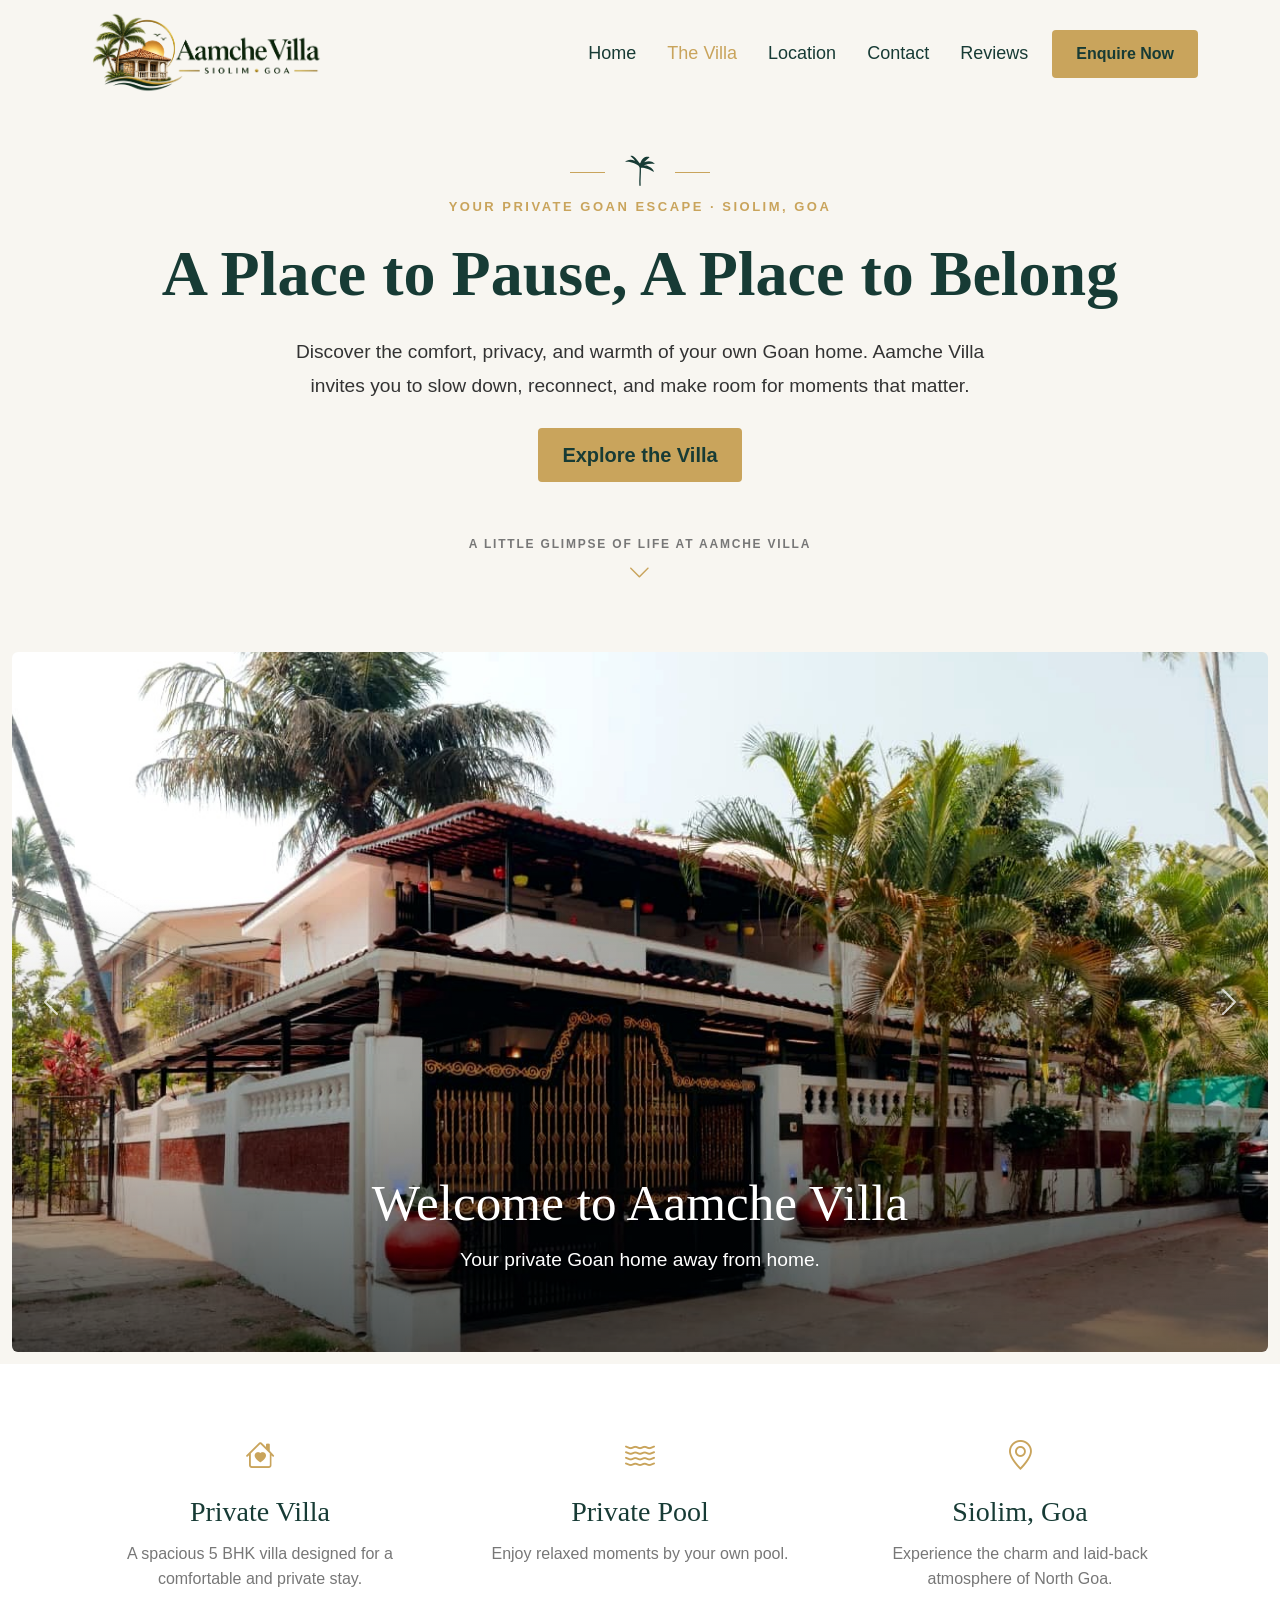
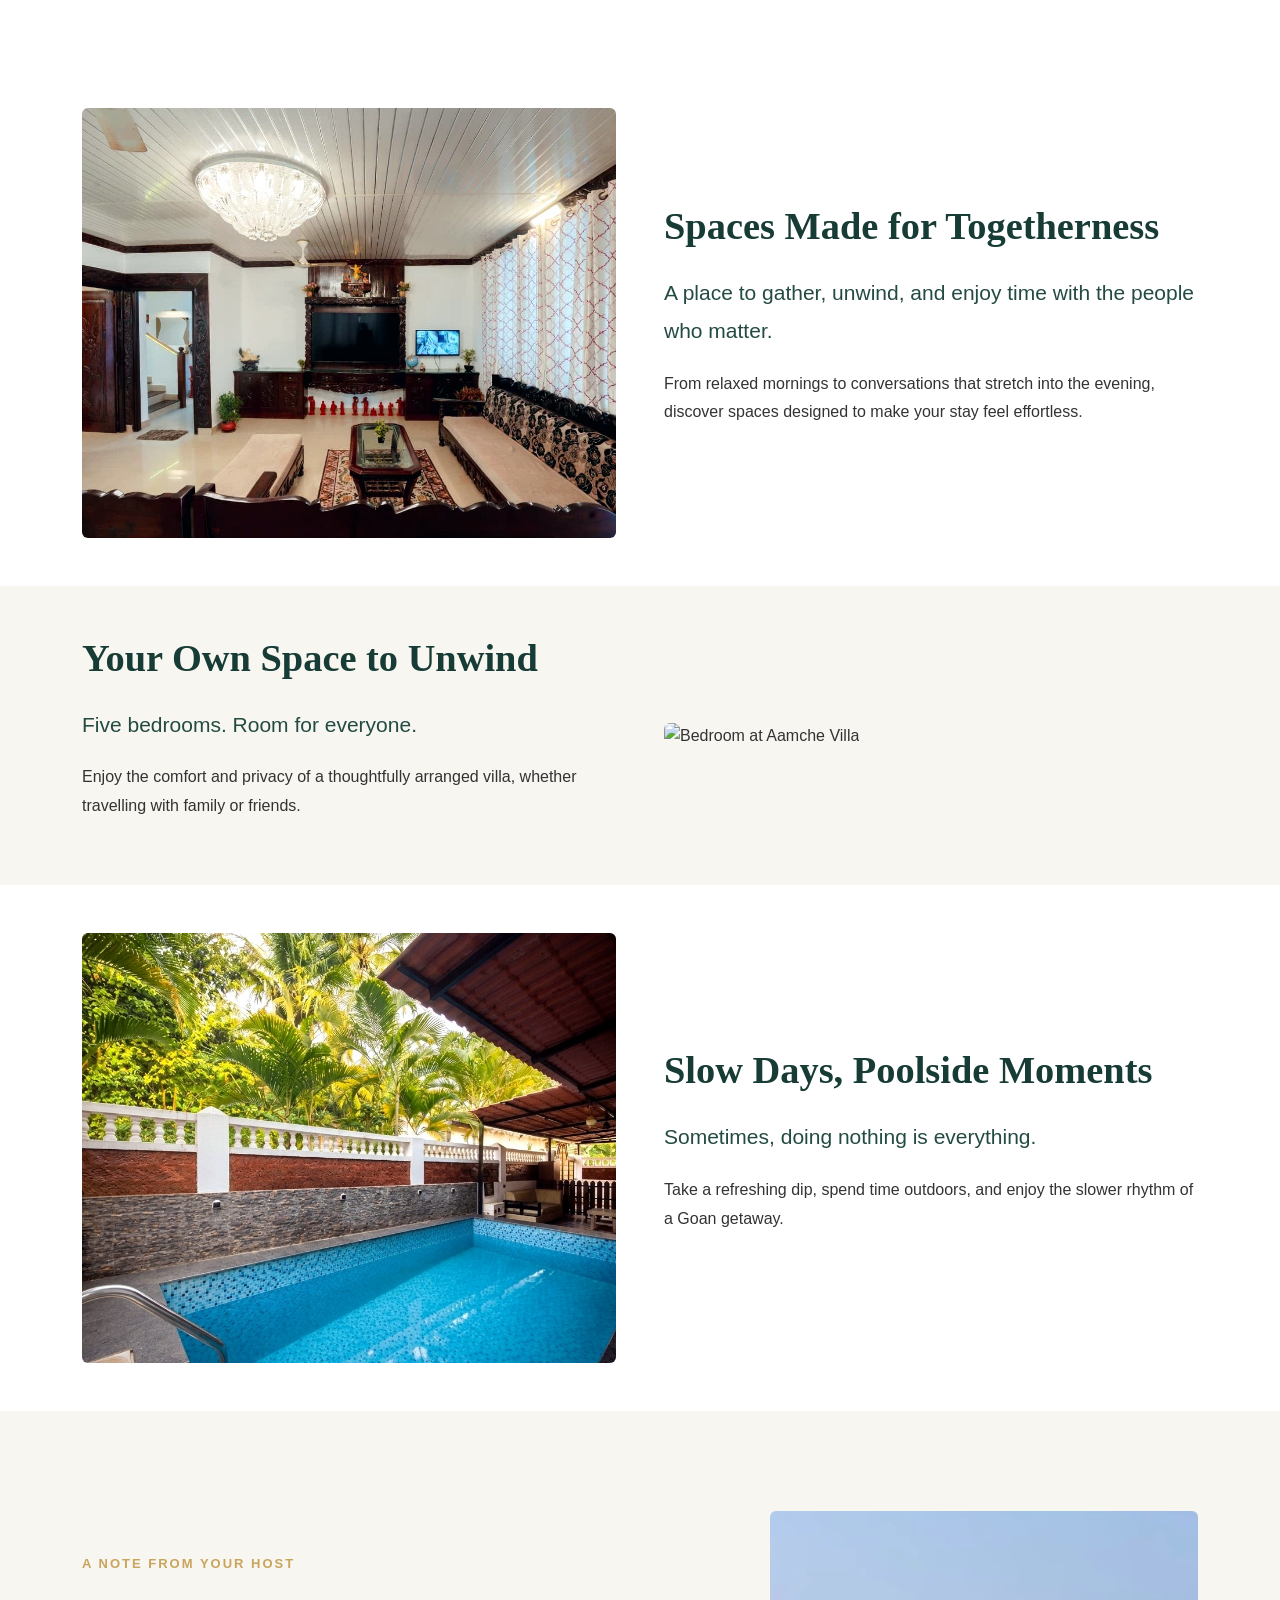
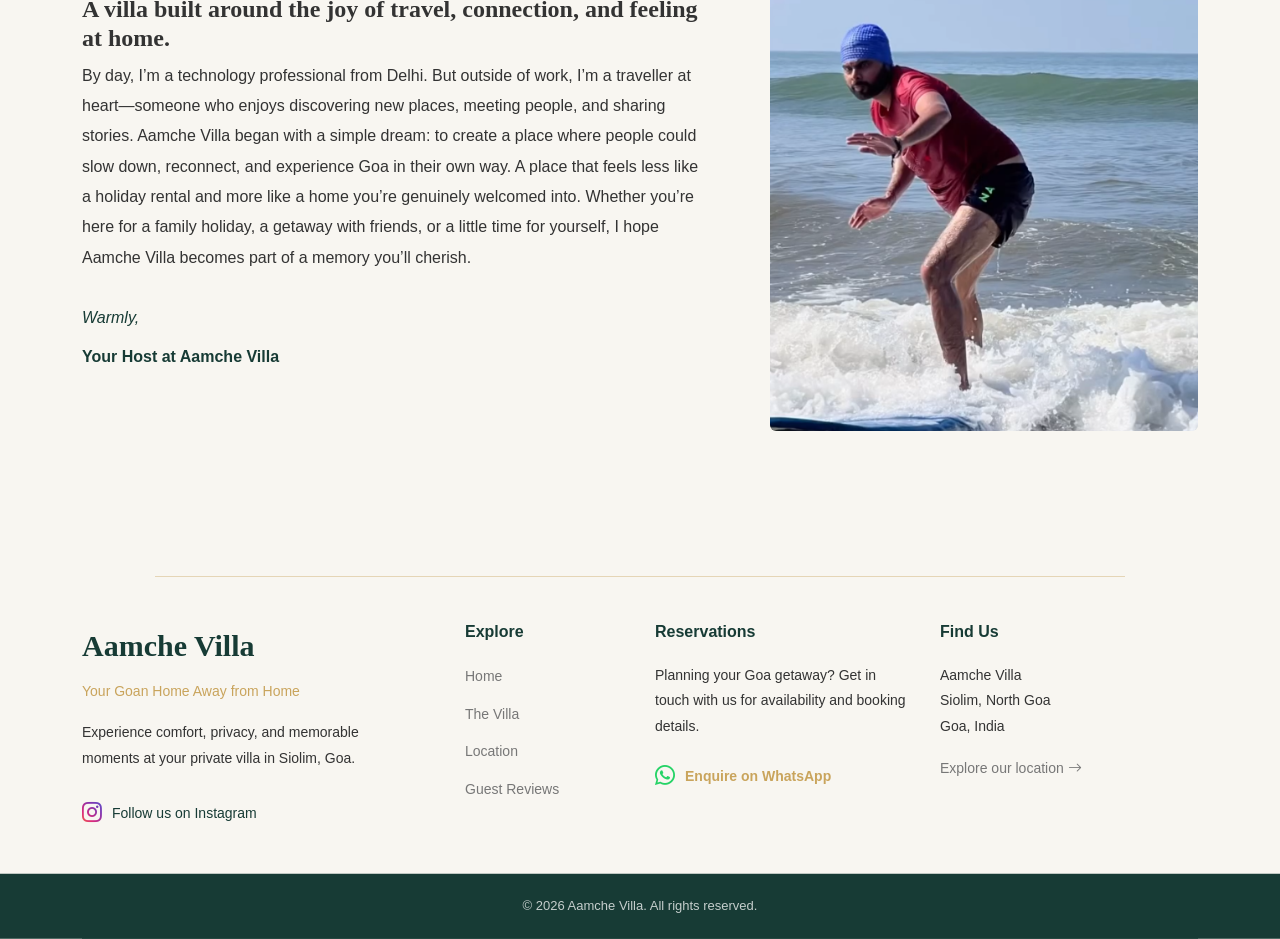
==== theVilla.html @ 556fa5c2 "First draft of the project" ====
<!doctype html>
<html lang="en">
  <head>
    <meta charset="UTF-8" />
    <meta name="viewport" content="width=device-width, initial-scale=1" />
    <title>The Villa | Aamche Villa, Siolim, Goa</title>
    <meta
      name="description"
      content="Discover Aamche Villa, a private 5 BHK villa in Siolim, Goa. Explore the villa, pool, living spaces, and enquire about your stay."
    />
    <meta name="theme-color" content="#f8f6f1" />

    <link
      href="https://cdn.jsdelivr.net/npm/bootstrap@5.3.8/dist/css/bootstrap.min.css"
      rel="stylesheet"
    />

    <link
      href="https://cdn.jsdelivr.net/npm/bootstrap-icons@1.11.3/font/bootstrap-icons.min.css"
      rel="stylesheet"
    />
    <link rel="stylesheet" href="style.css" />
  </head>

  <body class="villa-page">
    <!-- NAVIGATION: Keep shared with index.html -->
    <header>
      <nav
        class="navbar navbar-expand-lg navbar-light villa-navbar"
        aria-label="Main navigation"
      >
        <div class="container">
          <a
            class="navbar-brand"
            href="index.html"
            aria-label="Aamche Villa home"
          >
            <img
              src="assets/images/aamche-villa-logo.png"
              alt="Aamche Villa — Siolim, Goa"
              class="navbar-logo"
            />
          </a>

          <button
            class="navbar-toggler"
            type="button"
            data-bs-toggle="collapse"
            data-bs-target="#villaNavbar"
            aria-controls="villaNavbar"
            aria-expanded="false"
            aria-label="Toggle navigation"
          >
            <span class="navbar-toggler-icon"></span>
          </button>

          <div class="collapse navbar-collapse" id="villaNavbar">
            <ul class="navbar-nav ms-auto align-items-lg-center">
              <li class="nav-item">
                <a class="nav-link" href="index.html">Home</a>
              </li>
              <li class="nav-item">
                <a
                  class="nav-link active"
                  href="theVilla.html"
                  aria-current="page"
                  >The Villa</a
                >
              </li>

              <!-- Point to location.html after that page is created -->
              <li class="nav-item">
                <a class="nav-link" href="location.html">Location</a>
              </li>
              <li class="nav-item">
                <a class="nav-link" href="contact.html">Contact</a>
              </li>
              <li class="nav-item">
                <a class="nav-link" href="index.html#reviews">Reviews</a>
              </li>
              <li class="nav-item ms-lg-3">
                <a
                  href="#enquiryModal"
                  class="btn btn-gold"
                  data-bs-toggle="modal"
                  data-bs-target="#enquiryModal"
                >
                  Enquire Now
                </a>
              </li>
            </ul>
          </div>
        </div>
      </nav>
    </header>

    <main>
      <!-- VILLA INTRODUCTION -->
      <section
        class="villa-page-hero py-5 text-center"
        aria-labelledby="villa-page-title"
      >
        <div class="container">
          <!-- Decorative ornament -->
          <div class="villa-hero-ornament" aria-hidden="true">
            <span></span>

            <svg
              class="villa-palm-icon"
              viewBox="0 0 64 64"
              xmlns="http://www.w3.org/2000/svg"
            >
              <path
                d="M32 57 C31 43 34 29 32 16"
                fill="none"
                stroke="#173B35"
                stroke-width="2.5"
                stroke-linecap="round"
              />

              <path
                d="M32 17 C18 5 8 9 4 13 C17 12 24 17 32 22
         M32 17 C21 1 17 1 14 2 C23 10 27 17 32 24
         M32 17 C36 3 45 2 50 4 C42 10 37 17 32 24
         M32 17 C48 8 56 12 60 17 C47 15 39 19 32 24
         M32 17 C53 20 58 28 58 32 C47 25 39 24 32 24"
                fill="#173B35"
              />
            </svg>

            <span></span>
          </div>

          <!-- Location label -->
          <p class="villa-hero-eyebrow">
            Your Private Goan Escape · Siolim, Goa
          </p>
          <h1 id="villa-page-title" class="display-4 fw-bold">
            A Place to Pause, A Place to Belong
          </h1>
          <div class="col-lg-8 mx-auto">
            <p class="lead mt-4 mb-4">
              Discover the comfort, privacy, and warmth of your own Goan home.
              Aamche Villa invites you to slow down, reconnect, and make room
              for moments that matter.
            </p>
            <div class="d-flex gap-3 justify-content-center flex-wrap mb-5">
              <a href="#villa-gallery" class="btn btn-gold btn-lg"
                >Explore the Villa</a
              >
            </div>
            <!-- Gallery scroll cue -->
            <a href="#villa-gallery" class="villa-hero-scroll">
              <span>A little glimpse of life at Aamche Villa</span>
              <i class="bi bi-chevron-down" aria-hidden="true"></i>
            </a>
          </div>
        </div>
      </section>

      <!-- VILLA PHOTO CAROUSEL -->
      <section
        id="villa-gallery"
        class="villa-carousel-section"
        aria-label="Villa photo highlights"
      >
        <div
          id="villaCarousel"
          class="carousel slide villa-carousel"
          data-bs-ride="carousel"
          data-bs-interval="2000"
          data-bs-pause="hover"
          data-bs-touch="true"
        >
          <div class="carousel-inner">
            <div class="carousel-item active">
              <img
                src="assets/images/exterior_1.jpg"
                class="d-block w-100 villa-carousel-image"
                alt="Exterior of Aamche Villa in Siolim, Goa"
              />
              <div class="carousel-caption">
                <h2>Welcome to Aamche Villa</h2>
                <p>Your private Goan home away from home.</p>
              </div>
            </div>

            <div class="carousel-item">
              <img
                src="assets/images/entrance_1.1.jpg"
                class="d-block w-100 villa-carousel-image"
                alt="Comfortable living space inside Aamche Villa"
                loading="lazy"
              />
              <div class="carousel-caption">
                <h2>Space to Come Together</h2>
                <p>
                  Cherished moments, comfortable spaces, and time well spent.
                </p>
              </div>
            </div>

            <div class="carousel-item">
              <img
                src="assets/images/living_2.jpg"
                class="d-block w-100 villa-carousel-image"
                alt="Private swimming pool at Aamche Villa"
                loading="lazy"
              />
              <div class="carousel-caption">
                <h3>Find Your Own Stillness</h3>
                <p>Let the world wait a little.</p>
              </div>
            </div>

            <div class="carousel-item">
              <img
                src="assets/images/living_3.jpg"
                class="d-block w-100 villa-carousel-image"
                alt="Private swimming pool at Aamche Villa"
                loading="lazy"
              />
              <div class="carousel-caption">
                <h3>Find Your Own Stillness</h3>
                <p>Let the world wait a little.</p>
              </div>
            </div>

            <div class="carousel-item">
              <img
                src="assets/images/pool_4.jpg"
                class="d-block w-100 villa-carousel-image"
                alt="Private swimming pool at Aamche Villa"
                loading="lazy"
              />
              <div class="carousel-caption">
                <h3>Find Your Own Stillness</h3>
                <p>Let the world wait a little.</p>
              </div>
            </div>

            <div class="carousel-item">
              <img
                src="assets/images/pool_5.jpg"
                class="d-block w-100 villa-carousel-image"
                alt="Private swimming pool at Aamche Villa"
                loading="lazy"
              />
              <div class="carousel-caption">
                <h3>Find Your Own Stillness</h3>
                <p>Let the world wait a little.</p>
              </div>
            </div>

            <div class="carousel-item">
              <img
                src="assets/images/pool_6.jpg"
                class="d-block w-100 villa-carousel-image"
                alt="Private swimming pool at Aamche Villa"
                loading="lazy"
              />
              <div class="carousel-caption">
                <h3>Find Your Own Stillness</h3>
                <p>Let the world wait a little.</p>
              </div>
            </div>

            <div class="carousel-item">
              <img
                src="assets/images/bedroom7_web.jpg"
                class="d-block w-100 villa-carousel-image"
                alt="Private swimming pool at Aamche Villa"
                loading="lazy"
              />
              <div class="carousel-caption">
                <h3>Find Your Own Stillness</h3>
                <p>Let the world wait a little.</p>
              </div>
            </div>

            <div class="carousel-item">
              <img
                src="assets/images/Bedroom_8.jpg"
                class="d-block w-100 villa-carousel-image"
                alt="Private swimming pool at Aamche Villa"
                loading="lazy"
              />
              <div class="carousel-caption">
                <h3>Find Your Own Stillness</h3>
                <p>Let the world wait a little.</p>
              </div>
            </div>

            <div class="carousel-item">
              <img
                src="assets/images/bedroom_9.jpg"
                class="d-block w-100 villa-carousel-image"
                alt="Private swimming pool at Aamche Villa"
                loading="lazy"
              />
              <div class="carousel-caption">
                <h3>Find Your Own Stillness</h3>
                <p>Let the world wait a little.</p>
              </div>
            </div>

            <div class="carousel-item">
              <img
                src="assets/images/bedroom_10.jpg"
                class="d-block w-100 villa-carousel-image"
                alt="Private swimming pool at Aamche Villa"
                loading="lazy"
              />
              <div class="carousel-caption">
                <h3>Find Your Own Stillness</h3>
                <p>Let the world wait a little.</p>
              </div>
            </div>

            <div class="carousel-item">
              <img
                src="assets/images/bedroom_11.jpg"
                class="d-block w-100 villa-carousel-image"
                alt="Private swimming pool at Aamche Villa"
                loading="lazy"
              />
              <div class="carousel-caption">
                <h3>Find Your Own Stillness</h3>
                <p>Let the world wait a little.</p>
              </div>
            </div>

            <div class="carousel-item">
              <img
                src="assets/images/dining_12.jpg"
                class="d-block w-100 villa-carousel-image"
                alt="Private swimming pool at Aamche Villa"
                loading="lazy"
              />
              <div class="carousel-caption">
                <h3>Find Your Own Stillness</h3>
                <p>Let the world wait a little.</p>
              </div>
            </div>

            <div class="carousel-item">
              <img
                src="assets/images/kitchen_13.jpg"
                class="d-block w-100 villa-carousel-image"
                alt="Private swimming pool at Aamche Villa"
                loading="lazy"
              />
              <div class="carousel-caption">
                <h3>Find Your Own Stillness</h3>
                <p>Let the world wait a little.</p>
              </div>
            </div>

            <div class="carousel-item">
              <img
                src="assets/images/pool_14.jpg"
                class="d-block w-100 villa-carousel-image"
                alt="Private swimming pool at Aamche Villa"
                loading="lazy"
              />
              <div class="carousel-caption">
                <h3>Find Your Own Stillness</h3>
                <p>Let the world wait a little.</p>
              </div>
            </div>

            <div class="carousel-item">
              <img
                src="assets/images/terace_15.jpg"
                class="d-block w-100 villa-carousel-image"
                alt="Private swimming pool at Aamche Villa"
                loading="lazy"
              />
              <div class="carousel-caption">
                <h3>Find Your Own Stillness</h3>
                <p>Let the world wait a little.</p>
              </div>
            </div>

            <div class="carousel-item">
              <img
                src="assets/images/exterior_night_16.jpg"
                class="d-block w-100 villa-carousel-image"
                alt="Private swimming pool at Aamche Villa"
                loading="lazy"
              />
              <div class="carousel-caption">
                <h3>Find Your Own Stillness</h3>
                <p>Let the world wait a little.</p>
              </div>
            </div>
          </div>

          <button
            class="carousel-control-prev"
            type="button"
            data-bs-target="#villaCarousel"
            data-bs-slide="prev"
            aria-label="Previous villa photo"
          >
            <span class="carousel-control-prev-icon" aria-hidden="true"></span>
            <span class="visually-hidden">Previous</span>
          </button>

          <button
            class="carousel-control-next"
            type="button"
            data-bs-target="#villaCarousel"
            data-bs-slide="next"
            aria-label="Next villa photo"
          >
            <span class="carousel-control-next-icon" aria-hidden="true"></span>
            <span class="visually-hidden">Next</span>
          </button>
        </div>
      </section>

      <!-- VILLA HIGHLIGHTS -->
      <section class="villa-highlights py-5" aria-label="Villa highlights">
        <div class="container">
          <div class="row text-center g-4">
            <div class="col-md-4">
              <i
                class="bi bi-house-heart villa-highlight-icon"
                aria-hidden="true"
              ></i>
              <h2 class="h3">Private Villa</h2>
              <p>
                A spacious 5 BHK villa designed for a comfortable and private
                stay.
              </p>
            </div>
            <div class="col-md-4">
              <i
                class="bi bi-water villa-highlight-icon"
                aria-hidden="true"
              ></i>
              <h2 class="h3">Private Pool</h2>
              <p>Enjoy relaxed moments by your own pool.</p>
            </div>
            <div class="col-md-4">
              <i
                class="bi bi-geo-alt villa-highlight-icon"
                aria-hidden="true"
              ></i>
              <h2 class="h3">Siolim, Goa</h2>
              <p>Experience the charm and laid-back atmosphere of North Goa.</p>
            </div>
          </div>
        </div>
      </section>

      <!-- FEATURE 1: LIVING SPACES -->
      <section
        class="villa-feature-section py-5"
        aria-labelledby="villa-living-title"
      >
        <div class="container">
          <div class="row align-items-center g-5">
            <div class="col-md-6">
              <img
                src="assets/images/living_3.jpg"
                class="img-fluid villa-feature-image"
                alt="Living space at Aamche Villa"
                loading="lazy"
              />
            </div>
            <div class="col-md-6">
              <h2 id="villa-living-title">Spaces Made for Togetherness</h2>
              <p class="lead">
                A place to gather, unwind, and enjoy time with the people who
                matter.
              </p>
              <p>
                From relaxed mornings to conversations that stretch into the
                evening, discover spaces designed to make your stay feel
                effortless.
              </p>
            </div>
          </div>
        </div>
      </section>

      <!-- FEATURE 2: BEDROOMS -->
      <section
        class="villa-feature-section py-5"
        aria-labelledby="villa-bedroom-title"
      >
        <div class="container">
          <div class="row align-items-center g-5">
            <div class="col-md-6 order-md-2">
              <img
                src="assets/images/bedroom_7.jpg"
                class="img-fluid villa-feature-image"
                alt="Bedroom at Aamche Villa"
                loading="lazy"
              />
            </div>
            <div class="col-md-6 order-md-1">
              <h2 id="villa-bedroom-title">Your Own Space to Unwind</h2>
              <p class="lead">Five bedrooms. Room for everyone.</p>
              <p>
                Enjoy the comfort and privacy of a thoughtfully arranged villa,
                whether travelling with family or friends.
              </p>
            </div>
          </div>
        </div>
      </section>

      <!-- FEATURE 3: POOL AND OUTDOOR LIVING -->
      <section
        class="villa-feature-section py-5"
        aria-labelledby="villa-pool-title"
      >
        <div class="container">
          <div class="row align-items-center g-5">
            <div class="col-md-6">
              <img
                src="assets/images/pool_4.jpg"
                class="img-fluid villa-feature-image"
                alt="Private swimming pool at Aamche Villa"
                loading="lazy"
              />
            </div>
            <div class="col-md-6">
              <h2 id="villa-pool-title">Slow Days, Poolside Moments</h2>
              <p class="lead">Sometimes, doing nothing is everything.</p>
              <p>
                Take a refreshing dip, spend time outdoors, and enjoy the slower
                rhythm of a Goan getaway.
              </p>
            </div>
          </div>
        </div>
      </section>

      <section class="host-message-section">
        <div class="container">
          <div class="row align-items-center">
            <!-- Host message: Left -->
            <div class="col-lg-7 host-message-content">
              <span class="section-label">A NOTE FROM YOUR HOST</span>

              <h4>
                A villa built around the joy of travel, connection, and feeling
                at home.
              </h4>

              <p>
                By day, I’m a technology professional from Delhi. But outside of
                work, I’m a traveller at heart—someone who enjoys discovering
                new places, meeting people, and sharing stories. Aamche Villa
                began with a simple dream: to create a place where people could
                slow down, reconnect, and experience Goa in their own way. A
                place that feels less like a holiday rental and more like a home
                you’re genuinely welcomed into. Whether you’re here for a family
                holiday, a getaway with friends, or a little time for yourself,
                I hope Aamche Villa becomes part of a memory you’ll cherish.
              </p>

              <!-- Add remaining paragraphs -->

              <p class="host-signature">
                Warmly,<br />
                <strong>Your Host at Aamche Villa</strong>
              </p>
            </div>

            <!-- Host photo: Right -->
            <div class="col-lg-5 host-message-image">
              <img
                src="assets/images/host_photo.png"
                alt="Your host at Aamche Villa"
                class="img-fluid"
                loading="lazy"
              />
            </div>
          </div>
        </div>
      </section>
    </main>

    <!-- FOOTER: Reuse the same footer design as index.html -->
    <footer class="villa-footer" id="contact">
      <div class="container">
        <div class="row footer-main">
          <div class="col-lg-4 col-md-6 footer-brand-column">
            <a href="index.html" class="footer-brand">Aamche Villa</a>
            <p class="footer-tagline">Your Goan Home Away from Home</p>
            <p class="footer-description">
              Experience comfort, privacy, and memorable moments at your private
              villa in Siolim, Goa.
            </p>
            <a
              href="https://www.instagram.com/aamchevillagoa/"
              target="_blank"
              rel="noopener noreferrer"
              class="footer-social"
              aria-label="Follow Aamche Villa on Instagram"
            >
              <i class="bi bi-instagram" aria-hidden="true"></i>
              Follow us on Instagram
            </a>
          </div>

          <div class="col-lg-2 col-md-6 footer-links-column">
            <h2 class="footer-heading">Explore</h2>
            <ul class="footer-links">
              <li><a href="index.html">Home</a></li>
              <li><a href="theVilla.html">The Villa</a></li>
              <li><a href="location.html">Location</a></li>
              <li><a href="index.html#reviews">Guest Reviews</a></li>
            </ul>
          </div>

          <div class="col-lg-3 col-md-6 footer-reservations-column">
            <h2 class="footer-heading">Reservations</h2>
            <p class="footer-description">
              Planning your Goa getaway? Get in touch with us for availability
              and booking details.
            </p>
            <a
              href="https://wa.me/91XXXXXXXXXX?text=Hello%20Aamche%20Villa%2C%20I%20would%20like%20to%20enquire%20about%20a%20booking."
              target="_blank"
              rel="noopener noreferrer"
              class="footer-booking-link"
            >
              <i class="bi bi-whatsapp" aria-hidden="true"></i>
              Enquire on WhatsApp
            </a>
          </div>

          <div class="col-lg-3 col-md-6 footer-location-column">
            <h2 class="footer-heading">Find Us</h2>
            <p class="footer-description">
              Aamche Villa<br />
              Siolim, North Goa<br />
              Goa, India
            </p>
            <a href="location.html" class="footer-location-link">
              Explore our location
              <i class="bi bi-arrow-right" aria-hidden="true"></i>
            </a>
          </div>
        </div>

        <div class="footer-bottom">
          <p>&copy; 2026 Aamche Villa. All rights reserved.</p>
        </div>
      </div>
    </footer>
    <div id="enquiryModalContainer"></div>
    <script src="https://cdn.jsdelivr.net/npm/bootstrap@5.3.8/dist/js/bootstrap.bundle.min.js"></script>
    <script src="script.js"></script>
    <!-- Shared Enquiry Modal -->
  </body>
</html>
---- style.css ----
/* =====================================================
   01. AAMCHE VILLA — DESIGN SYSTEM
===================================================== */

:root {
  /* Brand Colors */
  --color-primary: #173b35;
  --color-primary-light: #244b43;
  --color-gold: #c9a45c;
  --color-gold-hover: #dfc17f;

  /* Background Colors */
  --color-background: #f8f6f1;
  --color-white: #ffffff;

  /* Text Colors */
  --color-text: #333333;
  --color-muted: #777777;
  --color-border: #e8e2d7;

  /* Typography */
  --font-heading: "Playfair Display", serif;
  --font-body: "DM Sans", sans-serif;

  /* Layout */
  --section-padding: 80px;
  --container-width: 1200px;

  /* Animation */
  --transition-default: 0.3s ease;
}

/* =====================================================
   02. GLOBAL STYLES & TYPOGRAPHY
===================================================== */

*,
*::before,
*::after {
  box-sizing: border-box;
}

html {
  scroll-behavior: smooth;
}

body {
  margin: 0;
  font-family: var(--font-body);
  color: var(--color-text);
  background-color: var(--color-background);
  line-height: 1.6;
  overflow-x: clip;
}

img {
  max-width: 100%;
  height: auto;
}

h1,
h2,
h3,
h4,
h5,
h6 {
  font-family: var(--font-heading);
  font-weight: 600;
}

a {
  transition: color var(--transition-default);
}

/* =========================================
   HERO STORY — MINIMALIST CHAOS TO STILLNESS
========================================= */

.hero-story {
  position: absolute;
  top: 25%;
  left: 50%;
  transform: translateX(-50%);

  width: 90%;
  text-align: center;

  color: #111111;
  z-index: 1;
  pointer-events: none;
}

/* Main phrase */
.hero-story-words {
  display: flex;
  justify-content: center;
  align-items: baseline;
  gap: 12px;

  margin: 0;

  font-family: var(--font-heading);
  color: #111111;
}

/* Opening word */
.story-chaos {
  font-size: clamp(28px, 3vw, 42px);
  font-weight: 500;
  letter-spacing: -0.03em;
}

/* Transition phrase */
.story-transition {
  font-family: var(--font-body);
  font-size: clamp(15px, 1.4vw, 19px);
  font-weight: 300;
  color: #111111;
}

/* Final word */
.story-stillness {
  font-size: clamp(28px, 3vw, 42px);
  font-weight: 400;
  font-style: italic;
  color: #111111;
}

/* Minimal golden arrow */
.story-arrow {
  position: relative;

  width: 250px;
  height: 1px;

  background-color: var(--color-gold);
  margin: 18px auto 14px;
}

/* Arrow head */
.story-arrow::after {
  content: "";

  position: absolute;
  right: 0;
  top: -4px;

  width: 10px;
  height: 10px;

  border-top: 1px solid var(--color-gold);
  border-right: 1px solid var(--color-gold);

  transform: rotate(45deg);
}

/* Tagline */
.hero-story-tagline {
  font-family: var(--font-body);
  font-size: 18px;
  font-weight: 400;
  letter-spacing: 0.04em;

  margin: 0;
  color: #111111;
}

/* =========================================
   RESPONSIVE HERO STORY
========================================= */

@media (max-width: 767.98px) {
  .hero-story {
    top: 28%;
    width: 95%;
  }

  .hero-story-words {
    gap: 7px;
  }

  .story-chaos,
  .story-stillness {
    font-size: clamp(26px, 2.8vw, 39px);
  }

  .story-transition {
    font-size: 13px;
  }

  .story-arrow {
    width: 70px;
    margin: 14px auto 10px;
  }

  .hero-story-tagline {
    font-size: 13px;
    letter-spacing: 0.02em;
  }
}

/* =====================================================
   03. HERO SECTION
===================================================== */

.hero {
  min-height: max(700px, 100vh);

  background:
    linear-gradient(
      90deg,
      rgba(0, 0, 0, 0.22) 0%,
      rgba(0, 0, 0, 0.1) 45%,
      rgba(0, 0, 0, 0) 75%
    ),
    linear-gradient(0deg, rgba(0, 0, 0, 0.18) 0%, rgba(0, 0, 0, 0) 50%),
    url("assets/images/hero.jpg");
  background-size: cover;
  background-position: center 60%;
  background-repeat: no-repeat;

  color: var(--color-white);

  display: flex;
  flex-direction: column;
}

.hero-content {
  flex: 1;

  display: flex;
  flex-direction: column;
  justify-content: center;

  padding: 60px 0;
  transform: translateY(190px);
}

.hero-content h1 {
  font-family: var(--font-heading);
  font-size: clamp(46px, 4.5vw, 68px);
  font-weight: 500;
  line-height: 1.1;

  margin-bottom: 20px;
}

.hero-content p {
  font-family: var(--font-body);
  font-size: clamp(18px, 2vw, 26px);
  line-height: 1.5;

  margin-bottom: 32px;
}

/* Navbar Logo */

.navbar-brand {
  display: flex;
  align-items: center;
  padding: 0;
}

.navbar-logo {
  width: 250px;
  height: auto;
  max-width: 100%;
  object-fit: contain;
}

@media (max-width: 991px) {
  .navbar-logo {
    width: 190px;
  }
}

/* =====================================================
   04. NAVIGATION
===================================================== */

/* Desktop Navbar */

.hero .navbar {
  padding: 24px 0;
}

.navbar-brand {
  font-family: var(--font-heading);
  font-size: 32px;
  font-weight: 600;
  color: var(--color-white);
  letter-spacing: -0.5px;
}

.navbar-brand:hover,
.navbar-brand:focus {
  color: var(--color-white);
}

.navbar .nav-link {
  color: var(--color-white);
  font-size: 18px;
  font-weight: 500;
  margin-left: 18px;

  transition: color var(--transition-default);
}

.navbar .nav-link:hover,
.navbar .nav-link:focus {
  color: var(--color-gold);
}

/* Navbar Hamburger Button */

.navbar .navbar-toggler {
  border: 1px solid rgba(255, 255, 255, 0.6);
}

.navbar .navbar-toggler:focus {
  box-shadow: 0 0 0 0.15rem rgba(201, 164, 92, 0.5);
}

/* Navbar Logo */

.navbar-brand {
  display: flex;
  align-items: center;
  padding: 0;
}

.navbar-logo {
  width: 250px;
  height: auto;
  object-fit: contain;
}

@media (max-width: 991px) {
  .navbar-logo {
    width: 190px;
  }
}

/* =====================================================
   05. BUTTONS
===================================================== */

.btn-gold {
  display: inline-block;

  background-color: var(--color-gold);
  color: var(--color-primary);

  padding: 12px 24px;

  border: none;
  border-radius: 4px;

  font-weight: 600;
  text-decoration: none;

  transition:
    background-color var(--transition-default),
    transform var(--transition-default);
}

.btn-gold:hover,
.btn-gold:focus {
  background-color: var(--color-gold-hover);
  color: var(--color-primary);

  transform: translateY(-2px);
}

/* Hero CTA Button */

.hero-content .btn-gold {
  width: fit-content;
  padding: 14px 32px;
}

/* =====================================================
   06. VILLA INTRODUCTION
===================================================== */

.villa-intro {
  background-color: var(--color-background);
  padding: 60px 0;
}

/* Section Eyebrow Label */

.section-label {
  color: #b89550;

  font-size: 14px;
  font-weight: 600;
  letter-spacing: 3px;
}

/* Section Heading */

.section-title {
  color: var(--color-primary);

  font-size: 38px;
  font-weight: 700;
  line-height: 1.3;
}

/* Section Description */

.section-description {
  color: #666666;

  font-size: 18px;
  line-height: 1.8;

  margin-top: 20px;
}

/* =====================================================
   07. VILLA HIGHLIGHT CARDS
===================================================== */

.highlight-card {
  height: 100%;
  padding: 30px 20px;

  background-color: var(--color-white);

  text-align: center;

  border-radius: 8px;
  border: 1px solid var(--color-border);

  transition:
    transform var(--transition-default),
    box-shadow var(--transition-default);
}

.highlight-card:hover {
  transform: translateY(-5px);
  box-shadow: 0 8px 24px rgba(0, 0, 0, 0.06);
}

.highlight-card h3 {
  color: var(--color-primary);

  font-size: 24px;
  font-weight: 700;
}

.highlight-card p {
  color: var(--color-muted);
  margin-bottom: 0;
}

/* =====================================================
   08. GOOGLE RATING
===================================================== */

.google-rating {
  border-top: 1px solid var(--color-border);
  padding-top: 30px;
}

.rating-label {
  color: #555555;
  font-size: 16px;
}

.rating-score {
  display: flex;
  justify-content: center;
  align-items: center;
  gap: 12px;
}

.rating-number {
  font-size: 32px;
  font-weight: 700;
  color: var(--color-primary);
}

.rating-stars {
  color: #f4b400;
  font-size: 26px;
  letter-spacing: 2px;
}

.rating-reviews {
  color: #666666;
  margin-top: 8px;
}

/* =====================================================
   09. GUEST REVIEWS
===================================================== */

/* Reviews Section */

.guest-reviews {
  background-color: var(--color-background);
}

.guest-reviews .section-heading {
  margin-bottom: 35px;
}

/* Review Card */

.review-card {
  height: 100%;
  min-height: 0;

  padding: 24px 26px;

  background-color: var(--color-white);

  border: 1px solid rgba(23, 59, 53, 0.1);
  border-radius: 8px;

  display: flex;
  flex-direction: column;

  position: relative;

  transition:
    transform var(--transition-default),
    box-shadow var(--transition-default);
}

.review-card:hover {
  transform: translateY(-3px);
  box-shadow: 0 8px 22px rgba(23, 59, 53, 0.07);
}

/* Review Header */

.review-card-header {
  display: flex;
  justify-content: space-between;
  align-items: flex-start;

  gap: 10px;
  margin-bottom: 14px;
}

.review-card-header h3 {
  font-family: var(--font-body);
  font-size: 17px;
  font-weight: 600;

  color: var(--color-primary);
  margin-bottom: 5px;
}

/* Review Source */

.review-source {
  display: inline-flex;
  align-items: center;
  gap: 6px;

  color: var(--color-muted);
  font-size: 13px;
}

.review-source i {
  color: #4285f4;
  font-size: 15px;
}

/* Review Stars */

.review-stars {
  color: var(--color-gold);
  font-size: 15px;
  letter-spacing: 1px;
  white-space: nowrap;
}

/* Review Content */

.review-text {
  color: var(--color-text);

  font-size: 15px;
  line-height: 1.7;

  margin-bottom: 0;
}

/* =====================================================
   10. FOOTER — UPPER LIGHT SECTION
===================================================== */

/* Footer Main Container */

.villa-footer {
  position: relative;

  background-color: var(--color-background);
  color: var(--color-text);

  padding: 45px 0 0;
}

/* Reviews-to-Footer Divider */

.villa-footer::before {
  content: "";

  display: block;

  width: 80%;
  max-width: 970px;
  height: 1px;

  background-color: var(--color-gold);
  opacity: 0.4;

  margin: 0 auto 45px;
}

/* Footer Column Layout */

.footer-main {
  align-items: flex-start;
  row-gap: 35px;
}

.footer-main > div {
  min-width: 0;
}

/* Branding Column */

.footer-brand-column {
  padding-right: 30px;
}

/* Other Footer Columns */

.footer-links-column,
.footer-reservations-column,
.footer-location-column {
  padding-left: 15px;
  padding-right: 15px;
}

/* =====================================================
   11. FOOTER — BRANDING & DESCRIPTION
===================================================== */

/* Villa Brand */

.footer-brand {
  display: inline-block;

  font-family: var(--font-heading);
  font-size: 30px;
  font-weight: 600;

  color: var(--color-primary);
  text-decoration: none;

  margin-bottom: 10px;
}

.footer-brand:hover {
  color: var(--color-gold);
}

/* Tagline */

.footer-tagline {
  color: var(--color-gold);

  font-size: 14px;
  margin-bottom: 18px;
}

/* Description */

.footer-description {
  color: var(--color-text);

  font-size: 14px;
  line-height: 1.8;
}

/* =====================================================
   12. FOOTER — HEADINGS & QUICK LINKS
===================================================== */

/* Footer Headings */

.footer-heading {
  font-family: var(--font-body);
  font-size: 16px;
  font-weight: 600;

  color: var(--color-primary);

  margin-bottom: 22px;
}

/* Footer Link List */

.footer-links {
  list-style: none;

  padding: 0;
  margin: 0;
}

.footer-links li {
  margin-bottom: 12px;
}

/* Footer Links */

.footer-links a,
.footer-location-link {
  color: var(--color-muted);

  font-size: 14px;
  text-decoration: none;

  transition: color var(--transition-default);
}

.footer-links a:hover,
.footer-location-link:hover {
  color: var(--color-gold);
}

/* =====================================================
   13. FOOTER — INSTAGRAM
===================================================== */

.footer-social {
  display: inline-flex;
  align-items: center;
  gap: 10px;

  color: var(--color-primary);
  text-decoration: none;

  font-size: 14px;
  margin-top: 10px;

  transition: color var(--transition-default);
}

/* Instagram Brand Icon */

.footer-social i {
  font-size: 20px;

  background: linear-gradient(45deg, #f58529, #dd2a7b, #8134af, #515bd4);

  -webkit-background-clip: text;
  background-clip: text;
  -webkit-text-fill-color: transparent;
}

.footer-social:hover {
  color: var(--color-gold);
}

/* =====================================================
   14. FOOTER — WHATSAPP BOOKING
===================================================== */

.footer-booking-link {
  display: inline-flex;
  align-items: center;
  gap: 10px;

  color: var(--color-gold);
  text-decoration: none;

  font-size: 14px;
  font-weight: 600;

  margin-top: 5px;

  transition: color var(--transition-default);
}

/* WhatsApp Brand Icon */

.footer-booking-link i {
  font-size: 20px;
  color: #25d366;
}

.footer-booking-link:hover {
  color: var(--color-primary);
}

/* =====================================================
   15. FOOTER — DARK COPYRIGHT STRIP
===================================================== */

.footer-bottom {
  display: flex;
  justify-content: center;
  align-items: center;

  gap: 20px;

  position: relative;

  background-color: var(--color-primary);

  margin-top: 45px;
  padding: 22px 30px;

  /* Extend the green background beyond the container */
  box-shadow: 0 0 0 100vmax var(--color-primary);
  clip-path: inset(0 -100vmax);
}

/* Copyright Text */

.footer-bottom p {
  color: rgba(255, 255, 255, 0.75);

  font-size: 13px;
  margin: 0;
}

/* =====================================================
   16. RESPONSIVE DESIGN — TABLET
===================================================== */

@media (max-width: 991.98px) {
  /* Hero Background */

  .hero {
    background-position: center;
  }

  /* Mobile Navigation — Transparent */

  .hero .navbar {
    padding: 15px 0;
  }

  .navbar-collapse {
    margin-top: 15px;
    padding: 10px 0;

    background-color: transparent;
    border: none;
    border-radius: 0;
    box-shadow: none;
  }

  .navbar-nav {
    align-items: stretch !important;
    gap: 8px;
  }

  .navbar .nav-link {
    margin-left: 0;
    padding: 10px 5px;
  }

  .navbar .nav-item.ms-lg-3 {
    margin-left: 0 !important;
  }

  .navbar .nav-item .btn-gold {
    display: inline-block;
    margin-top: 10px;
  }

  /* Footer Column Spacing */

  .footer-brand-column {
    padding-right: 15px;
  }

  .footer-links-column,
  .footer-reservations-column,
  .footer-location-column {
    padding-left: 15px;
    padding-right: 15px;
  }
}

/* =====================================================
   17. RESPONSIVE DESIGN — MOBILE
===================================================== */

@media (max-width: 767.98px) {
  /* Hero */

  .hero {
    min-height: max(650px, 100vh);
    background-position: center;
  }

  .hero-content {
    padding: 40px 0;
  }

  .hero-content h1 {
    font-size: clamp(40px, 10vw, 56px);
  }

  .hero-content p {
    font-size: 18px;
  }

  /* Villa Introduction */

  .villa-intro {
    padding: 50px 0;
  }

  .section-title {
    font-size: 30px;
  }

  .section-description {
    font-size: 16px;
  }

  /* Google Rating */

  .rating-score {
    gap: 8px;
  }

  .rating-number {
    font-size: 28px;
  }

  .rating-stars {
    font-size: 22px;
  }

  /* Guest Reviews */

  .guest-reviews .section-heading {
    margin-bottom: 25px;
  }

  .review-card {
    min-height: auto;
    padding: 22px;
  }

  .review-card-header {
    flex-direction: column;
    gap: 10px;
  }

  .review-card-header h3 {
    font-size: 16px;
  }

  .review-text {
    font-size: 14px;
    line-height: 1.7;
  }

  /* Footer */

  .villa-footer {
    padding-top: 35px;
  }

  .villa-footer::before {
    width: 90%;
    margin-bottom: 35px;
  }

  .footer-main {
    row-gap: 30px;
    text-align: center;
  }

  .footer-brand-column {
    padding-right: 15px;
  }

  .footer-heading {
    margin-bottom: 15px;
  }

  /* Copyright Strip */

  .footer-bottom {
    flex-direction: column;
    text-align: center;

    gap: 8px;
    padding: 22px 15px;

    margin-top: 35px;
  }
}

/* =====================================================
   18. RESPONSIVE DESIGN — SMALL MOBILE
===================================================== */

@media (max-width: 480px) {
  /* Hero */

  .hero-content h1 {
    font-size: 40px;
  }

  .hero-content p {
    font-size: 17px;
  }

  /* Section Headings */

  .section-title {
    font-size: 27px;
  }

  /* Highlight Cards */

  .highlight-card {
    padding: 25px 15px;
  }

  .highlight-card h3 {
    font-size: 22px;
  }

  /* Google Rating */

  .rating-score {
    flex-wrap: wrap;
  }
}

/* Google Reviews Link */
.google-review-link {
  color: var(--color-gold);
  text-decoration: none;
  font-weight: 500;

  transition:
    color var(--transition-default),
    opacity var(--transition-default);
}

.google-review-link:hover {
  color: var(--color-primary);
  text-decoration: none;
}

.google-review-link:focus-visible {
  outline: 2px solid var(--color-gold);
  outline-offset: 4px;
  border-radius: 2px;
}

/* =====================================================
   19. THE VILLA PAGE
===================================================== */

/* -----------------------------------------------------
   19.1 Villa Page Navbar
   Keep the same layout as homepage, but use dark text
   because this page has a light background.
----------------------------------------------------- */

.villa-page {
  background-color: var(--color-background);
}

.villa-navbar {
  background-color: var(--color-background);
  padding: 12px 0;
}

.villa-navbar .navbar-logo {
  width: 250px;
  max-height: 85px;
  object-fit: contain;
}

.villa-navbar .nav-link {
  color: var(--color-primary);
  font-weight: 500;
  margin-left: 15px;
}

.villa-navbar .nav-link:hover,
.villa-navbar .nav-link:focus,
.villa-navbar .nav-link.active {
  color: var(--color-gold);
}

.villa-navbar .navbar-toggler {
  border-color: var(--color-primary);
}

.villa-navbar .navbar-toggler:focus {
  box-shadow: 0 0 0 0.15rem rgba(201, 164, 92, 0.4);
}

/* -----------------------------------------------------
   19.2 Villa Introduction — Refined Hero
----------------------------------------------------- */

.villa-page-hero {
  position: relative;
  background-color: var(--color-background);
  padding: 25px 0 15px;
  overflow: hidden;
}

/* Small decorative ornament */
.villa-hero-ornament {
  display: flex;
  justify-content: center;
  align-items: center;
  gap: 18px;
  color: var(--color-gold);
  margin-bottom: 8px;
}

.villa-hero-ornament span {
  display: block;
  width: 35px;
  height: 1px;
  background-color: var(--color-gold);
}

.villa-hero-ornament i {
  font-size: 25px;
}

/* Location eyebrow */
.villa-hero-eyebrow {
  color: var(--color-gold);
  font-family: var(--font-body);
  font-size: 13px;
  font-weight: 600;
  letter-spacing: 2.5px;
  text-transform: uppercase;
  margin-bottom: 22px;
}

/* Main heading */
.villa-page-hero h1 {
  color: var(--color-primary);
  font-family: var(--font-heading);
  font-size: clamp(38px, 5vw, 68px);
  font-weight: 600;
  line-height: 1.12;
  margin-bottom: 25px;
}

/* Description */
.villa-hero-description {
  max-width: 900px;
  margin: 0 auto;
}

.villa-page-hero .lead {
  color: var(--color-text);
  font-family: var(--font-body);
  font-size: clamp(17px, 1.5vw, 21px);
  line-height: 1.8;
  margin: 0 auto 25px;
}

/* Hero buttons */
.villa-hero-actions {
  display: flex;
  justify-content: center;
  align-items: center;
  flex-wrap: wrap;
  gap: 16px;
}

.villa-hero-actions .btn {
  padding: 13px 25px;
}

/* Gallery scroll cue */
.villa-hero-scroll {
  display: inline-flex;
  flex-direction: column;
  align-items: center;
  gap: 1px;
  margin-top: 2px;

  color: var(--color-muted);
  font-size: 12px;
  font-weight: 600;
  letter-spacing: 1.8px;
  text-transform: uppercase;
  text-decoration: none;

  transition: color var(--transition-default);
}

.villa-hero-scroll i {
  color: var(--color-gold);
  font-size: 23px;
  transition: transform var(--transition-default);
}

.villa-hero-scroll:hover {
  color: var(--color-primary);
}

.villa-hero-scroll:hover i {
  transform: translateY(4px);
}

/* Responsive hero */
@media (max-width: 767.98px) {
  .villa-page-hero {
    padding: 35px 0 25px;
  }

  .villa-hero-eyebrow {
    font-size: 11px;
    letter-spacing: 1.5px;
    margin-bottom: 18px;
  }

  .villa-page-hero h1 {
    font-size: clamp(34px, 8vw, 44px);
    line-height: 1.15;
  }

  .villa-page-hero .lead {
    font-size: 16px;
    line-height: 1.7;
  }

  .villa-hero-actions {
    gap: 12px;
  }

  .villa-hero-actions .btn {
    padding: 11px 18px;
    font-size: 16px;
  }

  .villa-hero-scroll {
    margin-top: 25px;
    font-size: 10px;
    letter-spacing: 1.2px;
  }
}

.villa-palm-icon {
  width: 34px;
  height: 34px;
  display: block;
}

/* =====================================================
   VILLA PAGE — LUXURY CAROUSEL
===================================================== */

/* Carousel outer frame */
.villa-carousel {
  position: relative;
  width: 100%;
  padding: 12px;
  overflow: hidden;
  background-color: var(--color-background);
}

/* Carousel frame */
.villa-carousel .carousel-inner {
  overflow: hidden;
  border-radius: 6px;
}

/* Consistent image sizing */
.villa-carousel-image {
  display: block;
  width: 100%;
  height: clamp(400px, 55vw, 700px);
  object-fit: cover;
  object-position: center;
}

/* Caption overlay */
.villa-carousel .carousel-item {
  position: relative;
}

.villa-carousel .carousel-item::after {
  content: "";
  position: absolute;
  inset: 0;

  background: linear-gradient(
    to top,
    rgba(0, 0, 0, 0.55) 0%,
    rgba(0, 0, 0, 0.15) 35%,
    rgba(0, 0, 0, 0) 65%
  );

  pointer-events: none;
}

/* Caption positioning */
.villa-carousel .carousel-caption {
  z-index: 2;
  bottom: 8%;
  text-align: center;
}

/* Caption heading */
.villa-carousel .carousel-caption h2 {
  font-family: var(--font-heading);
  font-size: clamp(2rem, 4vw, 3.5rem);
  font-weight: 500;
  color: var(--color-white);
  margin-bottom: 12px;
}

/* Caption description */
.villa-carousel .carousel-caption p {
  font-family: var(--font-body);
  font-size: clamp(1rem, 1.5vw, 1.25rem);
  color: var(--color-white);
  margin-bottom: 0;
}

/* Carousel arrows */
.villa-carousel .carousel-control-prev,
.villa-carousel .carousel-control-next {
  z-index: 3;
  width: 8%;
  opacity: 0.75;
  transition: opacity var(--transition-default);
}

.villa-carousel .carousel-control-prev:hover,
.villa-carousel .carousel-control-next:hover {
  opacity: 1;
}

/* Tablet and mobile */
@media (max-width: 768px) {
  .villa-carousel {
    padding: 8px;
  }

  .villa-carousel-image {
    height: 400px;
  }

  .villa-carousel .carousel-caption {
    bottom: 6%;
    left: 10%;
    right: 10%;
  }

  .villa-carousel .carousel-caption h2 {
    font-size: 1.8rem;
  }

  .villa-carousel .carousel-caption p {
    font-size: 0.95rem;
  }

  .villa-carousel .carousel-control-prev,
  .villa-carousel .carousel-control-next {
    width: 12%;
  }
}

/* Small mobile */
@media (max-width: 575.98px) {
  .villa-carousel-image {
    height: 300px;
  }

  .villa-carousel .carousel-caption h2 {
    font-size: 24px;
  }

  .villa-carousel .carousel-caption p {
    font-size: 14px;
  }
}

/* -----------------------------------------------------
   19.4 Villa Highlights
----------------------------------------------------- */

.villa-highlights {
  background-color: #ffffff;
  padding: 70px 0;
}

.villa-highlights .row {
  align-items: stretch;
}

.villa-highlights .col-md-4 {
  padding: 20px 30px;
}

.villa-highlight-icon {
  display: inline-block;
  color: var(--color-gold);
  font-size: 30px;
  margin-bottom: 15px;
}

.villa-highlights h2 {
  color: var(--color-primary);
  margin-bottom: 12px;
}

.villa-highlights p {
  max-width: 350px;
  margin: 0 auto;
  color: var(--color-muted);
}

/* -----------------------------------------------------
   19.5 Villa Feature Sections
----------------------------------------------------- */

.villa-feature-section {
  padding: 85px 0;
  background-color: var(--color-background);
}

.villa-feature-section:nth-of-type(even) {
  background-color: #ffffff;
}

.villa-feature-section h2 {
  color: var(--color-primary);
  font-size: clamp(30px, 3vw, 42px);
  line-height: 1.25;
  margin-bottom: 24px;
}

.villa-feature-section .lead {
  color: var(--color-primary-light);
  font-size: 21px;
  margin-bottom: 20px;
}

.villa-feature-section p {
  color: var(--color-text);
  line-height: 1.8;
}

.villa-feature-image {
  width: 100%;
  height: 430px;
  object-fit: cover;
  border-radius: 6px;
}

/* -----------------------------------------------------
   19.6 Villa Enquiry CTA
----------------------------------------------------- */

.villa-enquiry-section {
  background-color: var(--color-primary);
  color: var(--color-white);
  padding: 85px 0;
}

.villa-enquiry-section h2 {
  color: var(--color-white);
  font-size: clamp(30px, 3vw, 44px);
  margin-bottom: 20px;
}

.villa-enquiry-section .lead {
  color: rgba(255, 255, 255, 0.85);
  font-size: 20px;
}

.villa-enquiry-section .btn-gold {
  padding: 15px 30px;
}

/* -----------------------------------------------------
   19.7 Responsive Adjustments
----------------------------------------------------- */

@media (max-width: 991.98px) {
  .villa-navbar .navbar-logo {
    width: 210px;
    max-height: 75px;
  }

  .villa-navbar .navbar-collapse {
    padding: 15px 0;
  }

  .villa-navbar .nav-link {
    margin-left: 0;
    padding: 10px 0;
  }

  .villa-navbar .nav-item .btn-gold {
    margin-top: 10px;
  }

  .villa-page-hero {
    padding: 50px 0 35px;
  }

  .villa-feature-section {
    padding: 60px 0;
  }

  .villa-feature-image {
    height: 350px;
  }
}

@media (max-width: 575.98px) {
  .villa-navbar .navbar-logo {
    width: 175px;
    max-height: 65px;
  }

  .villa-page-hero h1 {
    font-size: 34px;
  }

  .villa-page-hero .lead {
    font-size: 16px;
  }

  .villa-carousel-image {
    height: 300px;
  }

  .villa-carousel-section .carousel-caption {
    bottom: 8%;
  }

  .villa-carousel-section .carousel-caption h2 {
    font-size: 24px;
  }

  .villa-carousel-section .carousel-caption p {
    font-size: 14px;
  }

  .villa-highlights {
    padding: 45px 0;
  }

  .villa-highlights .col-md-4 {
    padding: 20px 15px;
  }

  .villa-feature-section {
    padding: 45px 0;
  }

  .villa-feature-image {
    height: 280px;
  }

  .villa-feature-section h2 {
    font-size: 30px;
  }

  .villa-feature-section .lead {
    font-size: 18px;
  }

  .villa-enquiry-section {
    padding: 55px 0;
  }
}

/* -----------------------------------------------------
   19.8 Accessibility: Respect Reduced Motion
----------------------------------------------------- */

@media (prefers-reduced-motion: reduce) {
  .villa-page *,
  .villa-page *::before,
  .villa-page *::after {
    scroll-behavior: auto !important;
    transition-duration: 0.01ms !important;
    animation-duration: 0.01ms !important;
  }
}

/* =====================================================
   19.9 HOST MESSAGE — PERSONAL HOSPITALITY
===================================================== */

.host-message-section {
  background-color: var(--color-background);
  padding: 100px 0;
}

.host-message-section .row {
  --bs-gutter-x: 4rem;
}

/* Host message content */
.host-message-content {
  padding-right: 30px;
}

.host-message-content .section-label {
  display: inline-block;
  color: var(--color-gold);
  font-family: var(--font-body);
  font-size: 13px;
  font-weight: 600;
  letter-spacing: 2px;
  text-transform: uppercase;
  margin-bottom: 20px;
}

.host-message-content h2 {
  color: var(--color-primary);
  font-size: clamp(32px, 3.5vw, 48px);
  line-height: 1.2;
  margin-bottom: 28px;
}

.host-message-content p {
  color: var(--color-text);
  font-size: 16px;
  line-height: 1.9;
  margin-bottom: 20px;
  max-width: 620px;
}

/* Host signature */
.host-message-content .host-signature {
  margin-top: 30px;
  color: var(--color-primary);
  font-style: italic;
}

.host-message-content .host-signature strong {
  display: inline-block;
  margin-top: 8px;
  font-style: normal;
  font-weight: 600;
}

/* Host photo */
.host-message-image {
  position: relative;
  z-index: 1;
}

.host-message-image img {
  display: block;
  width: 100%;
  height: 520px;
  object-fit: cover;
  object-position: center;
  border-radius: 6px;
}

/* Responsive adjustments */
@media (max-width: 991.98px) {
  .host-message-section {
    padding: 70px 0;
  }

  .host-message-content {
    padding-right: 12px;
  }

  .host-message-image img {
    height: 450px;
  }
}

@media (max-width: 767.98px) {
  .host-message-section {
    padding: 50px 0;
  }

  .host-message-section .row {
    --bs-gutter-x: 1.5rem;
    row-gap: 35px;
  }

  .host-message-content h2 {
    font-size: 34px;
  }

  .host-message-content p {
    font-size: 15px;
  }

  .host-message-image img {
    height: 420px;
  }
}

.villa-hero-eyebrow {
  color: var(--color-gold);
  font-size: 13px;
  font-weight: 600;
  letter-spacing: 2.5px;
  text-transform: uppercase;
  margin-bottom: 20px;
}

/* =====================================================
   LOCATION PAGE
===================================================== */

/* Location hero */
.location-hero-section {
  background-color: var(--color-background);
  padding: 45px 0 30px;
}

.location-hero-content {
  max-width: 950px;
  margin: 0 auto;
}

/* Eyebrow */
.location-eyebrow {
  color: var(--color-gold);
  font-family: var(--font-body);
  font-size: 13px;
  font-weight: 600;
  letter-spacing: 2.5px;
  text-transform: uppercase;
  margin-bottom: 20px;
}

/* Hero heading */
.location-hero-content h1 {
  color: var(--color-primary);
  font-family: var(--font-heading);
  font-size: clamp(38px, 5vw, 64px);
  font-weight: 600;
  line-height: 1.15;
  margin-bottom: 24px;
}

/* Hero description */
.location-hero-description {
  max-width: 760px;
  margin: 0 auto;
  color: var(--color-text);
  font-family: var(--font-body);
  font-size: clamp(16px, 1.5vw, 20px);
  line-height: 1.8;
}

/* Map image container */
.location-map-wrapper {
  margin-top: 40px;
  width: 100%;
  overflow: hidden;
  border-radius: 8px;
  background-color: var(--color-background);
}

/* Map image */
.location-map-image {
  display: block;
  width: 100%;
  height: auto;
  object-fit: contain;
}

/* Map caption */
.location-map-caption {
  margin-top: 15px;
  text-align: center;
  color: var(--color-muted);
  font-size: 13px;
  letter-spacing: 0.5px;
}

.location-map-caption i {
  color: var(--color-gold);
  margin-right: 5px;
}

/* =====================================================
   LOCATION DISTANCE HIGHLIGHTS
===================================================== */

.location-distance-section {
  background-color: var(--color-background);
  padding: 40px 0 10px;
}

.location-distance-heading {
  max-width: 700px;
  margin: 0 auto 45px;
}

.location-distance-heading h2 {
  color: var(--color-primary);
  font-family: var(--font-heading);
  font-size: clamp(32px, 4vw, 46px);
  font-weight: 600;
  margin-bottom: 1px;
}

.location-distance-heading > p:last-child {
  color: var(--color-muted);
  font-size: 16px;
  line-height: 1.8;
}

/* Distance cards */
.location-distance-card {
  height: 100%;
  padding: 8px 8px;
  text-align: center;
  background-color: #ffffff;
  border: 1px solid var(--color-border);
  border-radius: 6px;
  transition:
    transform var(--transition-default),
    box-shadow var(--transition-default);
}

.location-distance-card:hover {
  transform: translateY(-4px);
  box-shadow: 0 8px 24px rgba(23, 59, 53, 0.08);
}

/* Distance number */
.location-distance {
  display: block;
  color: var(--color-gold);
  font-family: var(--font-heading);
  font-size: 32px;
  font-weight: 600;
  margin-bottom: 12px;
}

/* Destination name */
.location-distance-card h3 {
  color: var(--color-primary);
  font-family: var(--font-heading);
  font-size: 20px;
  font-weight: 600;
  margin-bottom: 12px;
}

/* Destination description */
.location-distance-card p {
  color: var(--color-muted);
  font-size: 14px;
  line-height: 1.7;
  margin-bottom: 0;
}

/* =====================================================
   LOCATION PAGE — RESPONSIVE
===================================================== */

@media (max-width: 767.98px) {
  .location-hero-section {
    padding: 35px 0 20px;
  }

  .location-eyebrow {
    font-size: 11px;
    letter-spacing: 1.5px;
  }

  .location-hero-content h1 {
    font-size: clamp(32px, 8vw, 42px);
  }

  .location-hero-description {
    font-size: 15px;
    line-height: 1.7;
  }

  .location-map-wrapper {
    margin-top: 25px;
    border-radius: 4px;
  }

  .location-distance-section {
    padding: 45px 0 60px;
  }

  .location-distance-heading {
    margin-bottom: 30px;
  }

  .location-distance-card {
    padding: 22px 12px;
  }

  .location-distance {
    font-size: 27px;
  }

  .location-distance-card h3 {
    font-size: 17px;
  }

  .location-distance-card p {
    font-size: 13px;
  }
}

/* =====================================================
   CONTACT / BOOKING PAGE
===================================================== */

/* Booking hero */
.booking-hero-section {
  background-color: var(--color-background);
  padding: 10px 0 5px;
}

.booking-eyebrow {
  color: var(--color-gold);
  font-family: var(--font-body);
  font-size: 13px;
  font-weight: 600;
  letter-spacing: 2.5px;
  text-transform: uppercase;
  margin-bottom: 20px;
}

.booking-hero-section h1 {
  color: var(--color-primary);
  font-family: var(--font-heading);
  font-size: clamp(40px, 5vw, 64px);
  line-height: 1.15;
  margin-bottom: 25px;
}

.booking-eyebrow {
  color: var(--color-gold);
  font-size: 13px;
  font-weight: 600;
  letter-spacing: 2.5px;
  text-transform: uppercase;
  margin-bottom: 20px;
}

.booking-hero-description {
  max-width: 760px;
  margin: 0 auto;
  font-size: 18px;
  line-height: 1.8;
}

/* Booking section */
.booking-options-section {
  background-color: var(--color-background);
  padding: 25px 0 20px;
}

.booking-section-heading {
  margin-bottom: 45px;
}

.booking-section-heading h2 {
  font-family: var(--font-heading);
  font-size: clamp(30px, 4vw, 44px);
  color: var(--color-primary);
  margin-bottom: 15px;
}

/* Booking cards */
.booking-card {
  display: flex;
  flex-direction: column;
  align-items: flex-start;

  height: 100%;
  min-height: 390px;
  padding: 38px;

  border: 1px solid var(--color-border);
  border-radius: var(--radius-card);

  transition:
    transform var(--transition-default),
    box-shadow var(--transition-default);
}

.booking-card:hover {
  transform: translateY(-4px);
  box-shadow: var(--shadow-card);
}

.booking-card-direct {
  background-color: var(--color-primary);
  color: var(--color-white);
  border-color: var(--color-primary);
}

.booking-card-platform {
  background-color: var(--color-white);
}

/* Platform logo container */
.booking-platform-logo {
  display: flex;
  align-items: center;
  justify-content: flex-start;

  width: 100%;
  height: 60px;
  margin-bottom: 20px;
}

/* General platform logo */
.booking-platform-logo img {
  display: block;

  width: auto;
  height: 48px;
  max-width: 190px;

  object-fit: contain;
  object-position: left center;
}

/* Airbnb logo */
.booking-platform-logo-airbnb img {
  width: 150px;
  height: 48px;
  max-width: 100%;
}

/* MakeMyTrip logo */
.booking-platform-logo-mmt img {
  width: 180px;
  height: 48px;
  max-width: 100%;
}

/* Existing Bootstrap icon cards */
.booking-card-icon {
  display: flex;
  align-items: center;
  justify-content: flex-start;

  height: 60px;
  margin-bottom: 20px;

  color: var(--color-gold);
  font-size: 32px;
}

/* Card typography */
.booking-card h3 {
  font-family: var(--font-heading);
  font-size: 28px;
  margin-bottom: 18px;
}

.booking-card-direct h3 {
  color: var(--color-white);
}

.booking-card-platform h3 {
  color: var(--color-primary);
}

.booking-card > p {
  font-size: 15px;
  line-height: 1.8;
  margin-bottom: 25px;
}

.booking-card-platform > p {
  color: var(--color-muted);
}

.booking-card-direct > p {
  color: rgba(255, 255, 255, 0.85);
}

/* Direct booking badge */
.booking-card-badge {
  display: inline-flex;
  align-items: center;
  gap: 8px;

  color: var(--color-gold);
  font-size: 12px;
  font-weight: 600;
  letter-spacing: 1px;
  text-transform: uppercase;

  margin-bottom: 25px;
}

/* Direct booking offer */
.direct-booking-benefit {
  display: flex;
  flex-direction: column;
  gap: 7px;

  width: 100%;
  padding: 20px;
  margin-bottom: 25px;

  background-color: rgba(255, 255, 255, 0.08);
  border-left: 3px solid var(--color-gold);
}

.direct-booking-benefit span {
  color: var(--color-gold);
  font-size: 12px;
  letter-spacing: 1.2px;
  text-transform: uppercase;
}

.direct-booking-benefit strong {
  color: var(--color-white);
  font-family: var(--font-heading);
  font-size: 24px;
}

.direct-booking-benefit small {
  color: rgba(255, 255, 255, 0.75);
}

/* Booking buttons */
.booking-card-button {
  display: inline-flex;
  align-items: center;
  justify-content: center;
  gap: 10px;

  margin-top: auto;
  padding: 12px 22px;

  font-weight: 600;
}

.booking-card-footnote {
  margin-top: 15px;
  margin-bottom: 0 !important;
  font-size: 12px !important;
}
/* =========================================================
   21. CONTACT PAGE — RESPONSIVE
   ========================================================= */

@media (max-width: 767.98px) {
  .booking-hero-section {
    padding: 15px 0 10px;
  }

  .booking-hero-description {
    font-size: 15px;
  }

  .booking-options-section {
    padding: 20px 0 10px;
  }

  .booking-section-heading {
    margin-bottom: 30px;
  }

  .booking-card {
    min-height: auto;
    padding: 28px 24px;
  }

  .booking-card h3 {
    font-size: 25px;
  }

  .booking-card-button {
    width: 100%;
  }

  .direct-booking-benefit strong {
    font-size: 22px;
  }
}
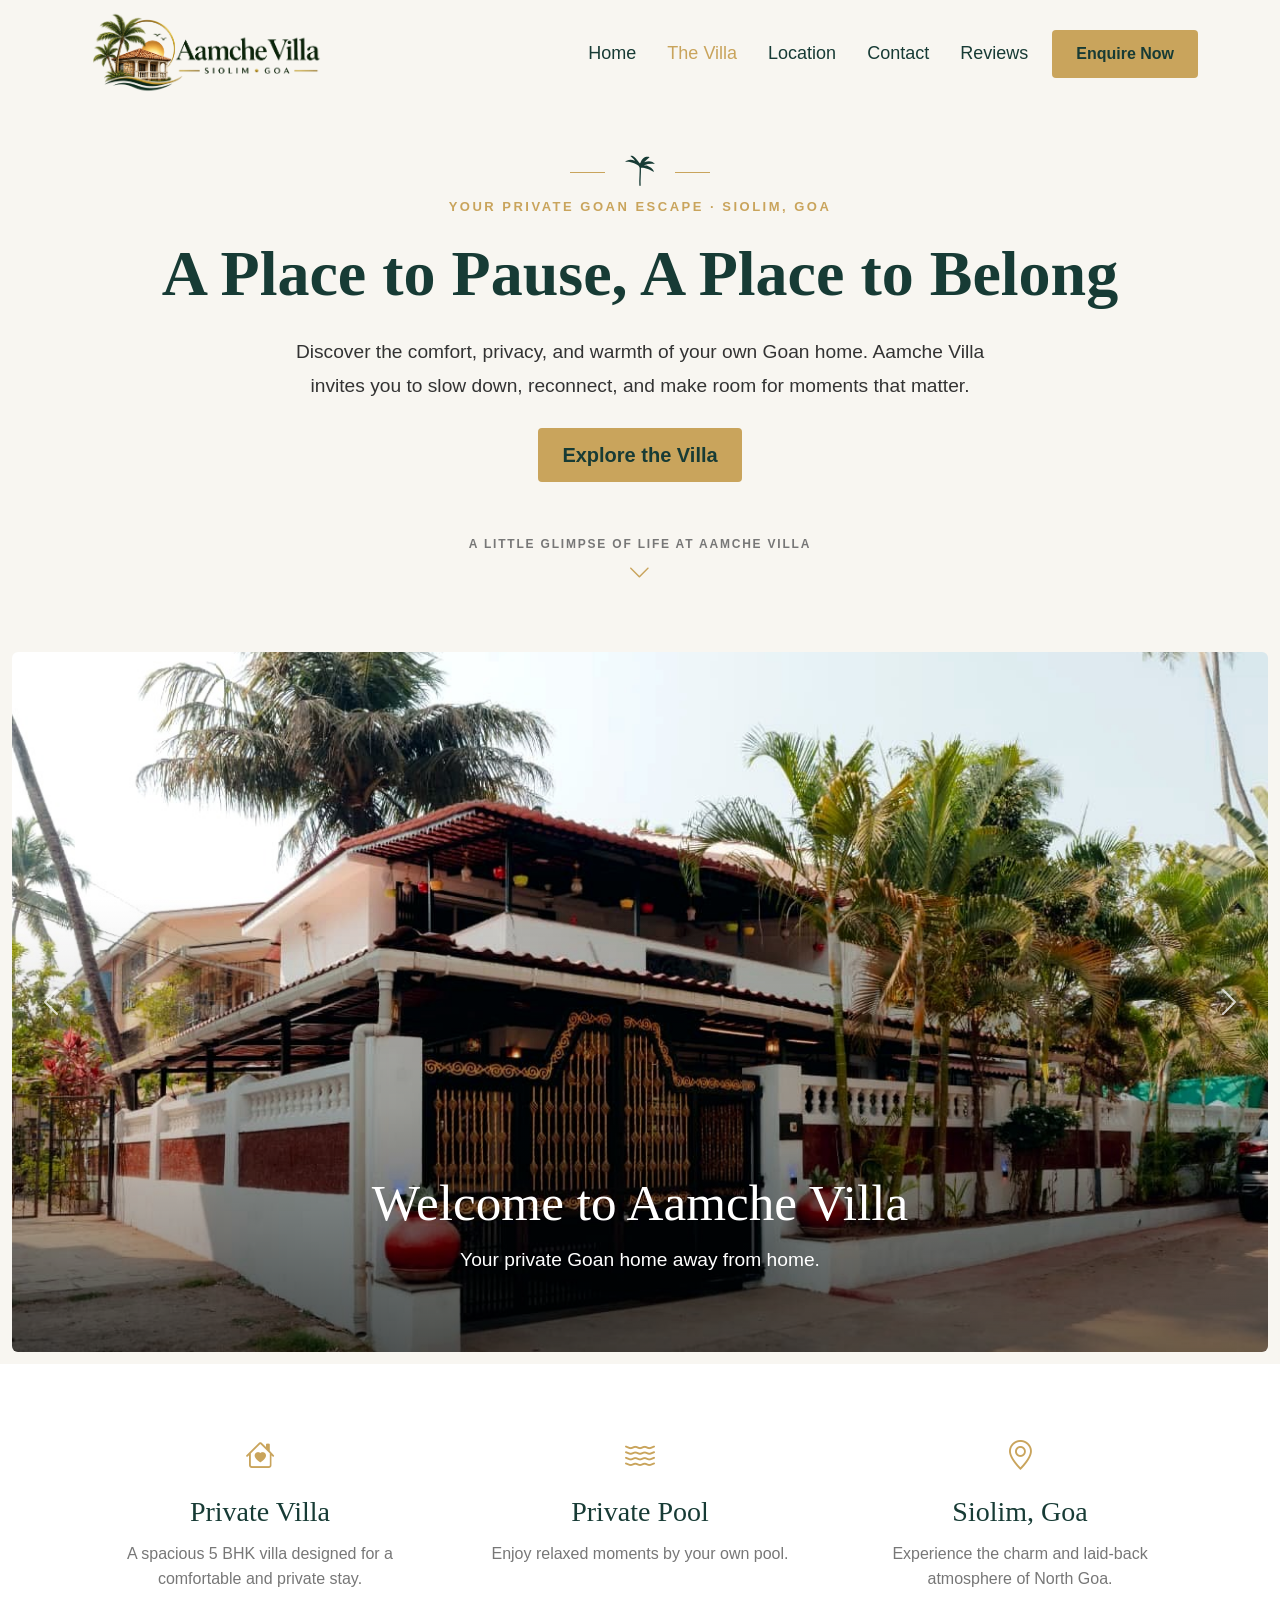
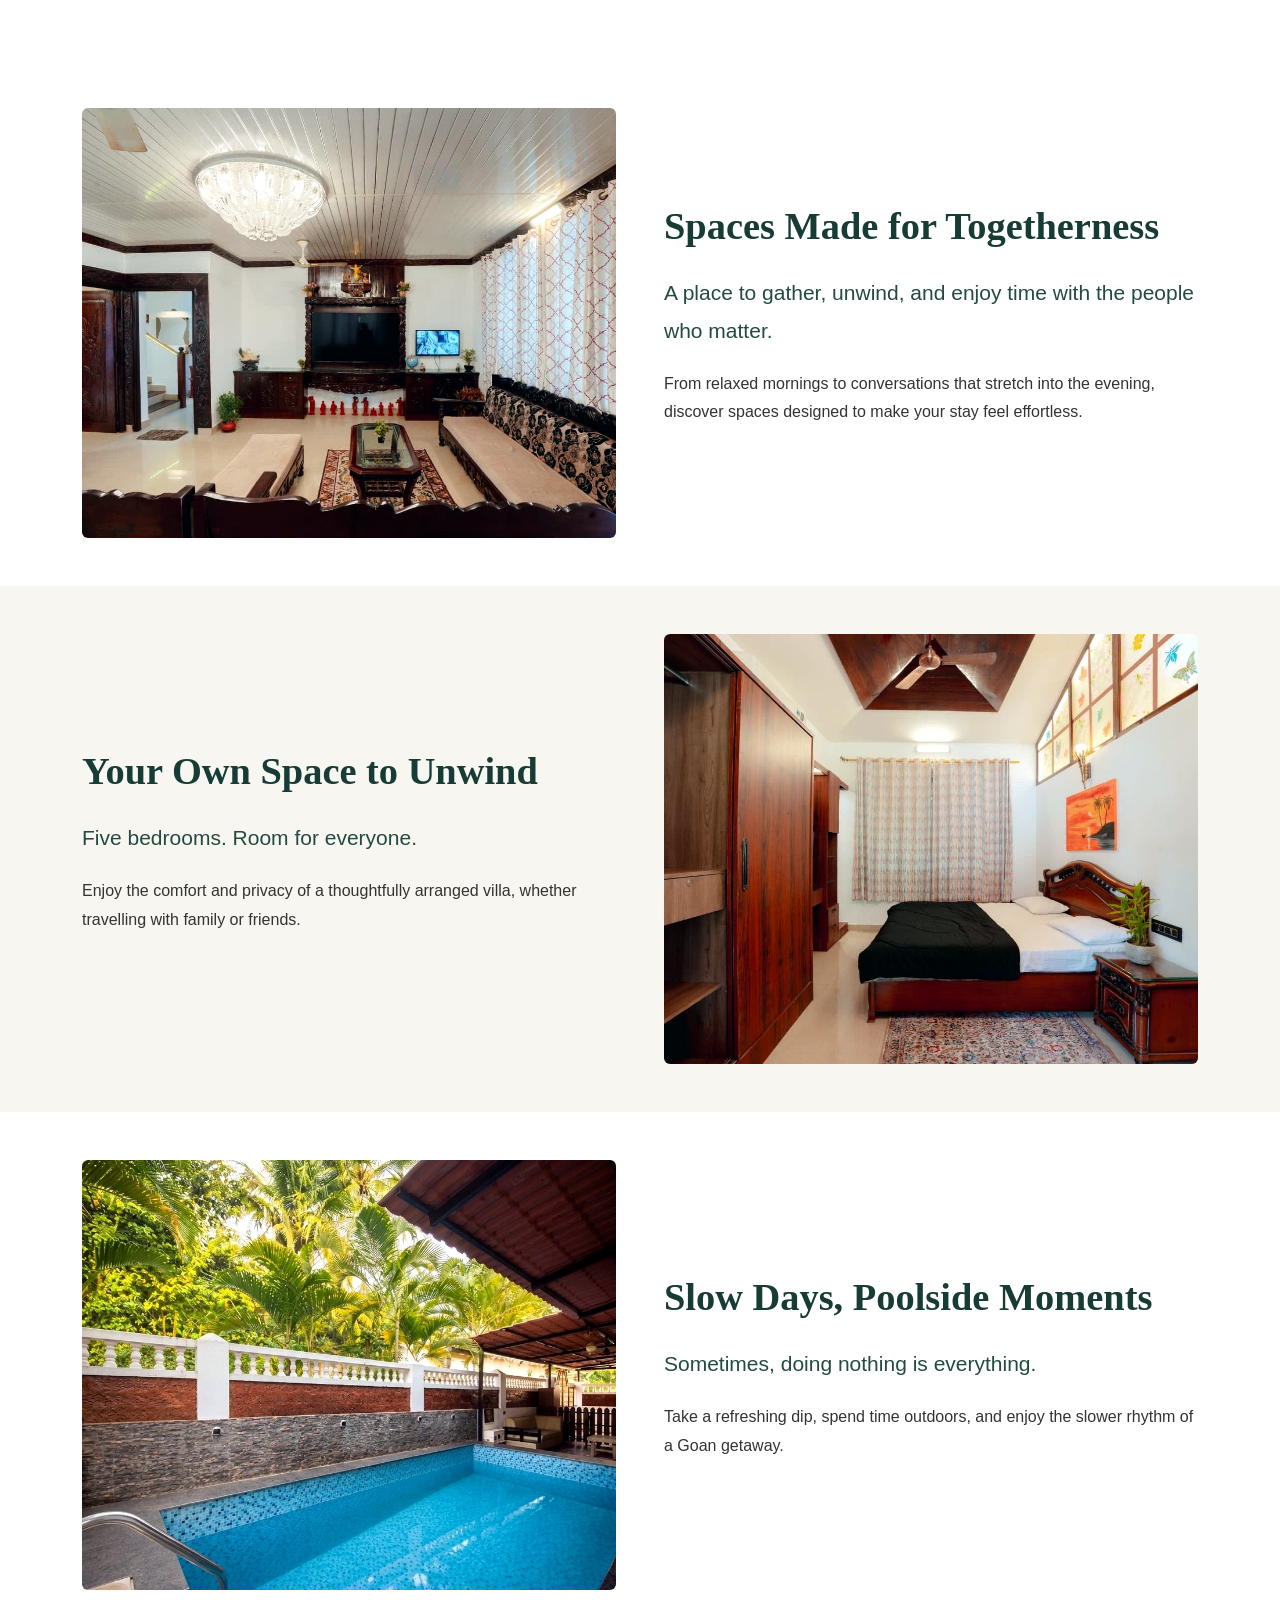
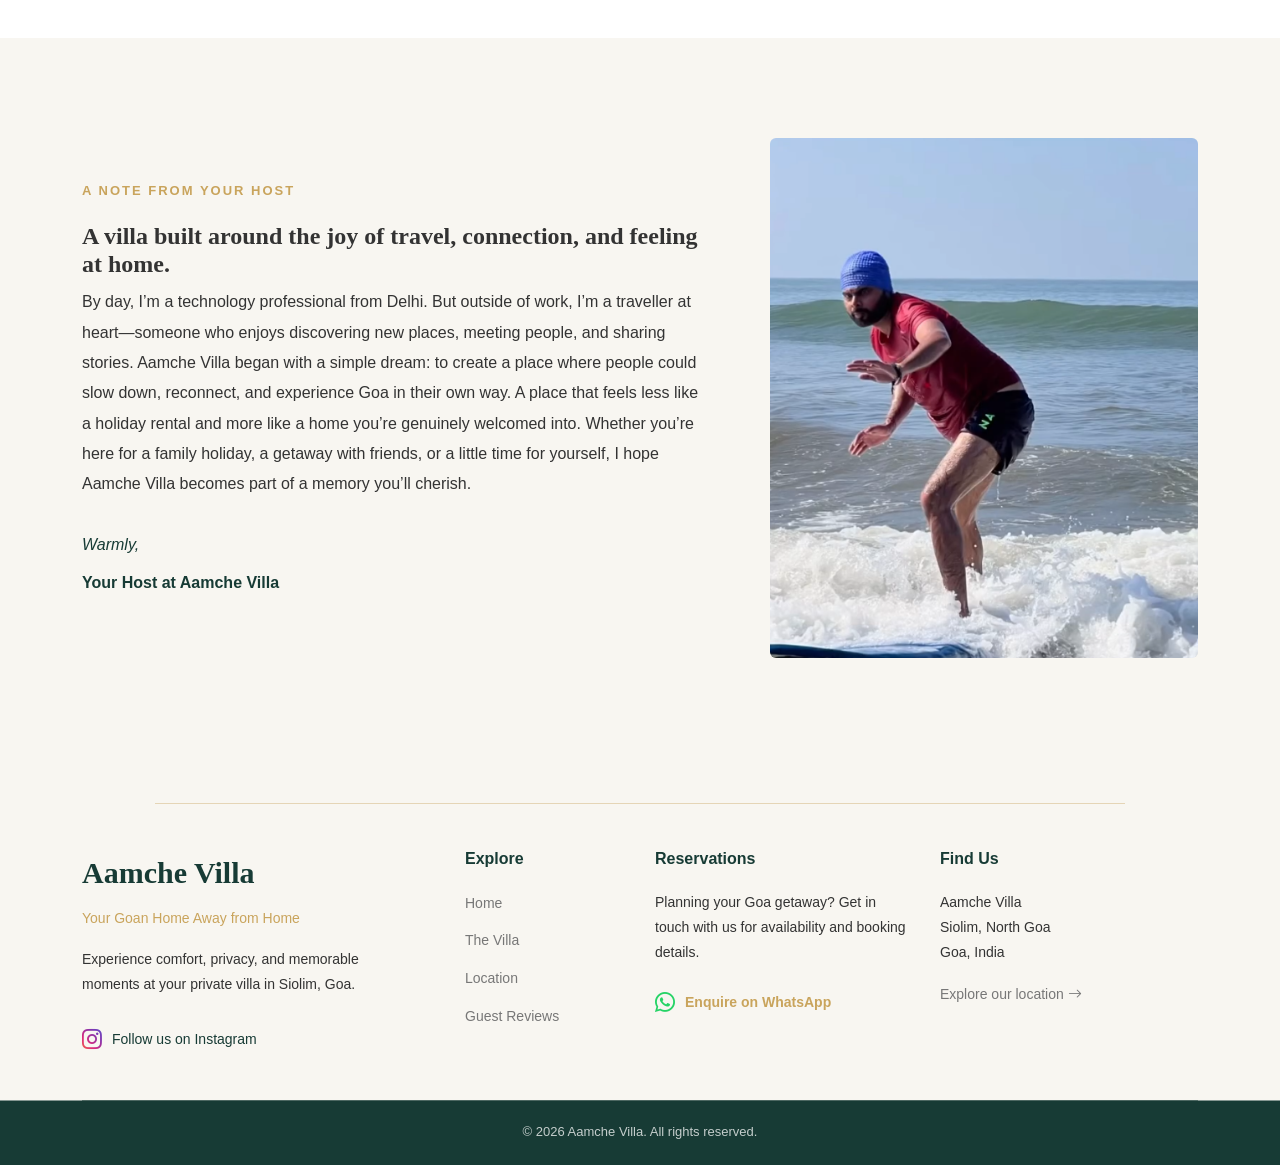
==== commit 66842921: "made changes to the index file for enquiry button and updated the file name for the image" ====
--- a/theVilla.html
+++ b/theVilla.html
@@ -495,7 +495,7 @@
           <div class="row align-items-center g-5">
             <div class="col-md-6 order-md-2">
               <img
-                src="assets/images/bedroom_7.jpg"
+                src="assets/images/Bedroom_7.jpg"
                 class="img-fluid villa-feature-image"
                 alt="Bedroom at Aamche Villa"
                 loading="lazy"
